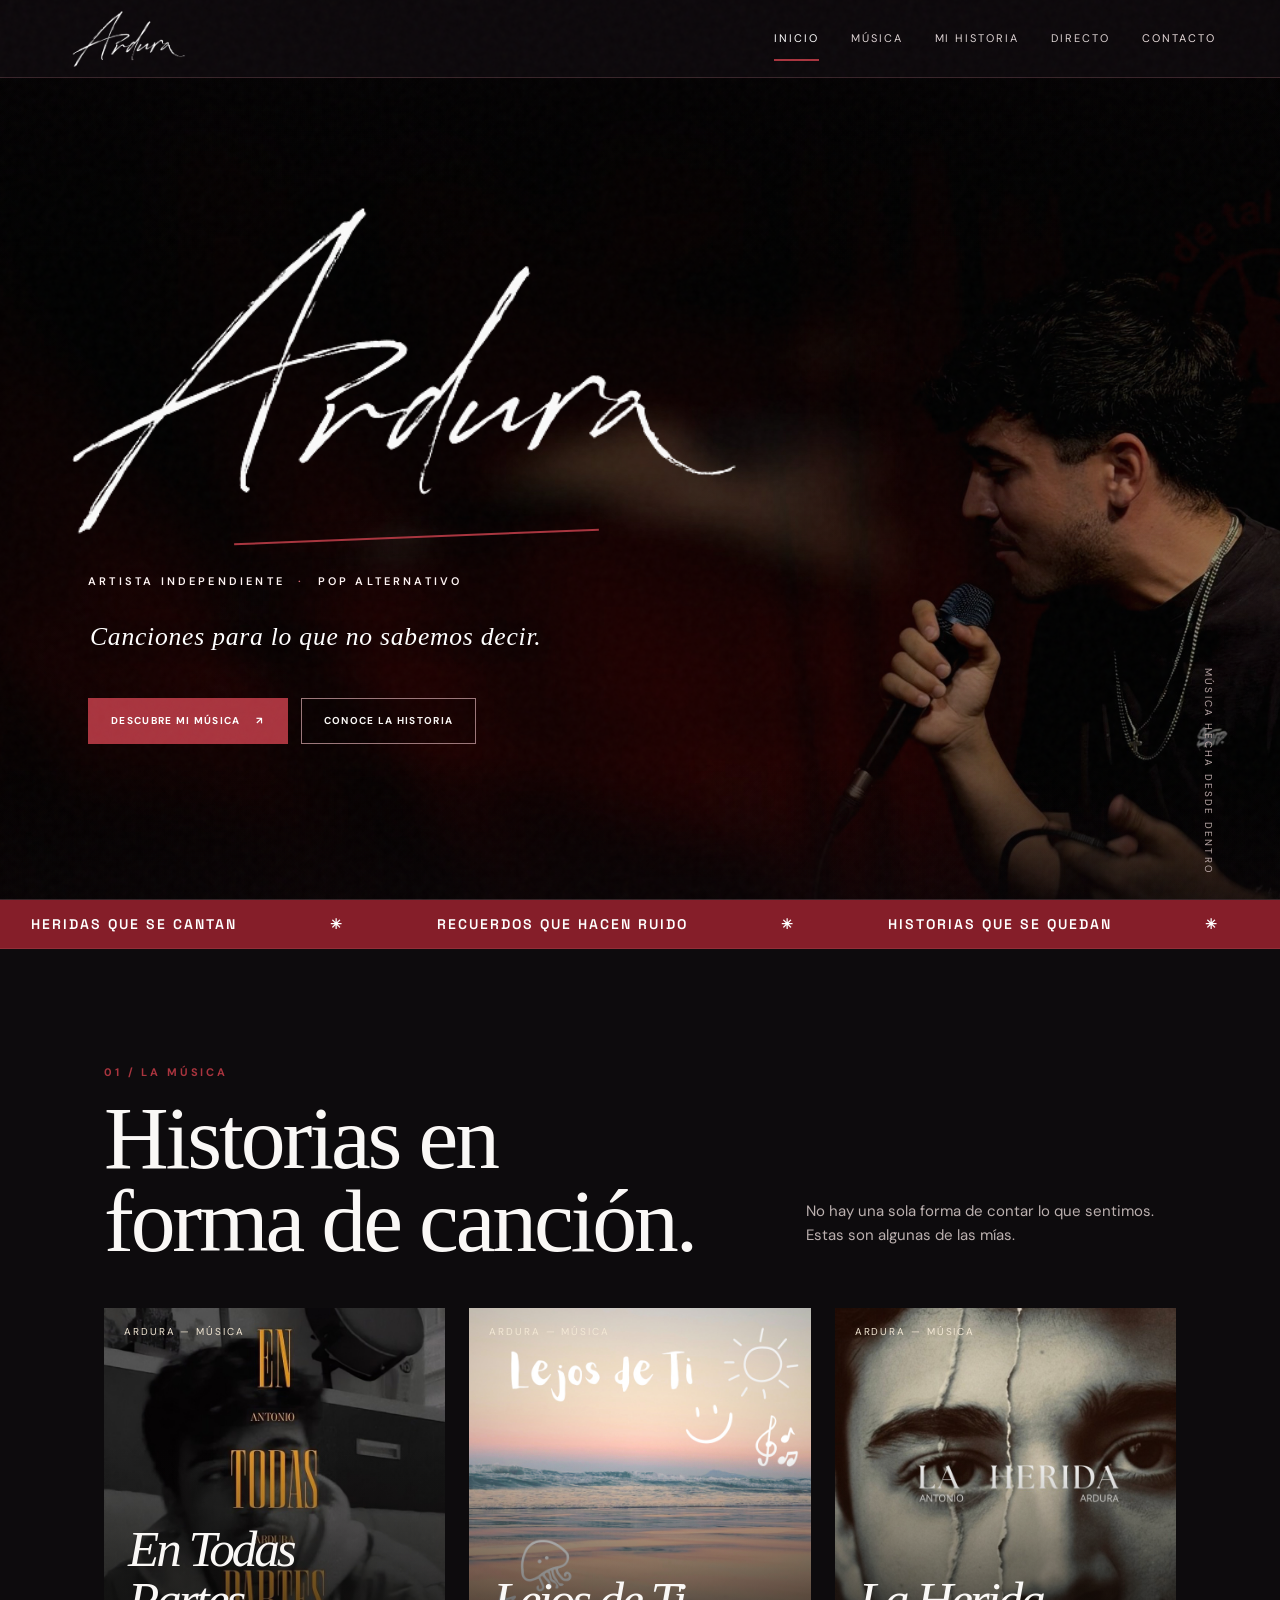
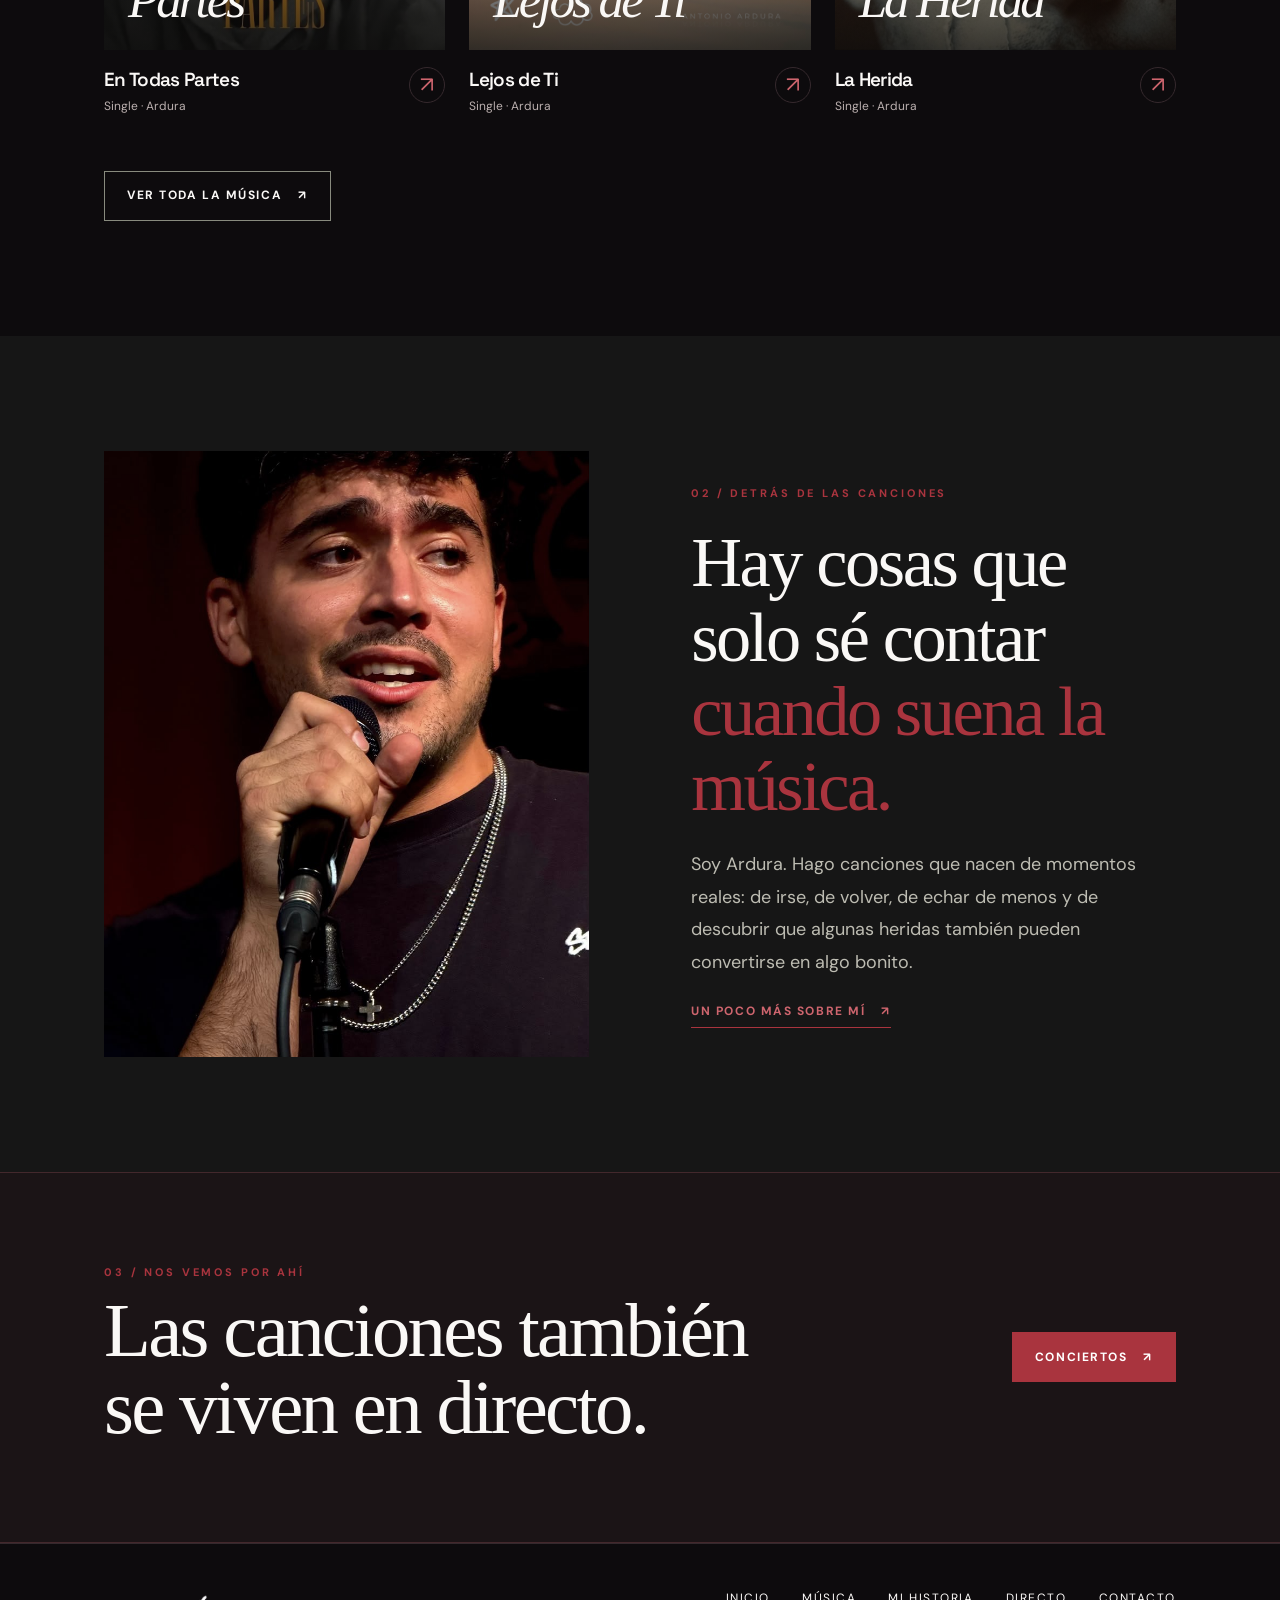
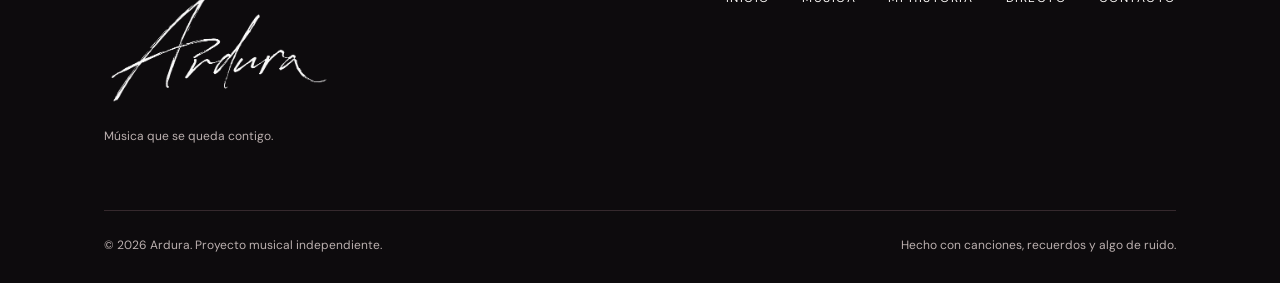
==== ardura-web-editable/index.html @ cc4740c6 "Add files via upload" ====
<!doctype html>
<html lang="es">
 <head>
  <meta charset="utf-8"/>
  <meta content="width=device-width,initial-scale=1" name="viewport"/>
  <meta content="#101010" name="theme-color"/>
  <meta content="Ardura: música independiente, canciones honestas y un universo indie, alternativo y nostálgico. Descubre sus canciones y su historia." name="description"/>
  <title>
   Ardura — Música para lo que no sabemos decir
  </title>
  <link href="assets/css/style.css" rel="stylesheet"/>
  <link href="assets/css/custom.css" rel="stylesheet"/>
  <link href="assets/img/favicon.svg" rel="icon" type="image/svg+xml"/>
 </head>
 <body data-page="home">
  <a class="skip" href="#contenido">
   Saltar al contenido
  </a>
  <header class="site-header" id="site-header">
  </header>
  <main id="contenido">
   <section class="hero">
    <div class="hero-art">
     <div class="hero-photo">
     </div>
    </div>
    <div class="container hero-inner">
     <h1 class="signature-title">
      <img alt="Ardura" src="assets/img/ardura-firma.png"/>
     </h1>
     <div aria-hidden="true" class="signature-underline">
     </div>
     <p class="hero-kicker">
      ARTISTA INDEPENDIENTE
      <span>
       ·
      </span>
      POP ALTERNATIVO
     </p>
     <p class="hero-sub">
      Canciones para lo que no sabemos decir.
     </p>
     <div class="action-row">
      <a class="btn btn-solid" href="musica.html">
       Descubre mi música
       <span aria-hidden="true">
        ↗
       </span>
      </a>
      <a class="btn btn-outline" href="historia.html">
       Conoce la historia
      </a>
     </div>
    </div>
    <div class="side-note">
     MÚSICA HECHA DESDE DENTRO
    </div>
   </section>

    <div class="ticker">
    <div class="ticker-line">

        <div class="ticker-group">
        <span>HERIDAS QUE SE CANTAN</span>
        <span>✳</span>
        <span>RECUERDOS QUE HACEN RUIDO</span>
        <span>✳</span>
        <span>HISTORIAS QUE SE QUEDAN</span>
        <span>✳</span>
        </div>

        <!-- Repetición para crear el bucle infinito -->
        <div class="ticker-group" aria-hidden="true">
        <span>HERIDAS QUE SE CANTAN</span>
        <span>✳</span>
        <span>RECUERDOS QUE HACEN RUIDO</span>
        <span>✳</span>
        <span>HISTORIAS QUE SE QUEDAN</span>
        <span>✳</span>
        </div>

    </div>
    </div>

   <section class="section">
    <div class="container">
     <div class="section-head reveal">
      <div>
       <div class="eyebrow">
        01 / La música
       </div>
       <h2>
        Historias en
        <br/>
        forma de canción.
       </h2>
      </div>
      <p>
       No hay una sola forma de contar lo que sentimos. Estas son algunas de las mías.
      </p>
     </div>
     <div class="cards" id="featured-songs">
     </div>
     <div class="action-row" style="margin-top:50px">
      <a class="btn btn-outline" href="musica.html">
       Ver toda la música
       <span aria-hidden="true">
        ↗
       </span>
      </a>
     </div>
    </div>
   </section>
   <section class="section" style="background:#161616">
    <div class="container split">
     <div class="photo-frame reveal">
      <img alt="Retrato de Ardura" onerror="this.remove()" src="assets/img/Retrato.jpeg"/>
      <small>
       Tu fotografía aquí
       <br/>
       assets/img/retrato.jpg
      </small>
     </div>
     <div class="reveal">
      <span class="eyebrow">
       02 / Detrás de las canciones
      </span>
      <p class="statement">
       Hay cosas que solo sé contar
       <em>
        cuando suena la música.
       </em>
      </p>
      <p class="body-copy">
       Soy Ardura. Hago canciones que nacen de momentos reales: de irse, de volver, de echar de menos y de descubrir que algunas heridas también pueden convertirse en algo bonito.
      </p>
      <a class="btn btn-text" href="historia.html">
       Un poco más sobre mí
       <span aria-hidden="true">
        ↗
       </span>
      </a>
     </div>
    </div>
   </section>
   <section class="callout">
    <div class="container callout-inner">
     <div>
      <span class="eyebrow">
       03 / Nos vemos por ahí
      </span>
      <h2>
       Las canciones también
       <br/>
       se viven en directo.
      </h2>
     </div>
     <a class="btn btn-solid" href="directo.html">
      Conciertos
      <span aria-hidden="true">
       ↗
      </span>
     </a>
    </div>
   </section>
  </main>
  <footer class="site-footer" id="site-footer">
  </footer>
  <script src="assets/js/config.js">
  </script>
  <script defer="" src="assets/js/main.js">
  </script>
 </body>
</html>
---- ardura-web-editable/assets/css/style.css ----
@import url('https://fonts.googleapis.com/css2?family=DM+Sans:wght@400;500;600;700&family=Space+Grotesk:wght@400;500;600;700&display=swap');
:root{--ink:#ece7dd;--muted:#a7a39b;--bg:#131714;--panel:#1d231f;--line:#3c413a;--accent:#e0a178;--yellow:#ddce9c;--radius:4px;--content:1200px}*{box-sizing:border-box}html{scroll-behavior:smooth}body{margin:0;background:var(--bg);color:var(--ink);font-family:'DM Sans',Arial,sans-serif;font-size:16px;line-height:1.6}body:before{content:"";position:fixed;inset:0;pointer-events:none;z-index:90;opacity:.12;background-image:url("data:image/svg+xml,%3Csvg viewBox='0 0 180 180' xmlns='http://www.w3.org/2000/svg'%3E%3Cfilter id='n'%3E%3CfeTurbulence type='fractalNoise' baseFrequency='.65' numOctaves='3' stitchTiles='stitch'/%3E%3C/filter%3E%3Crect width='100%25' height='100%25' filter='url(%23n)' opacity='.25'/%3E%3C/svg%3E")}a{color:inherit;text-decoration:none}button,input,textarea{font:inherit}button{cursor:pointer}img{display:block;max-width:100%}::selection{background:var(--accent);color:var(--bg)}.skip{position:absolute;top:-80px;background:#fff;color:#000;padding:8px 16px;z-index:200}.skip:focus{top:5px}.container{max-width:var(--content);margin:0 auto;padding:0 5vw}.site-header{height:85px;position:relative;z-index:60;border-bottom:1px solid var(--line);background:rgba(19,23,20,.96)}.header-inner{height:100%;display:flex;align-items:center;justify-content:space-between;gap:20px}.brand{font:700 36px/.9 'Space Grotesk',sans-serif;letter-spacing:-.095em}.brand .dot{color:var(--accent)}.nav-links{display:flex;gap:32px;align-items:center}.nav-links a{font-size:12px;text-transform:uppercase;letter-spacing:.17em;color:var(--muted);transition:color .2s}.nav-links a:hover,.nav-links a[aria-current=page]{color:var(--ink)}.nav-links .nav-cta{padding:12px 17px;border:1px solid var(--accent);color:var(--accent)}.menu-btn{display:none;background:transparent;border:1px solid var(--line);color:var(--ink);padding:9px 12px}.menu-btn span{display:block;width:20px;height:1px;background:var(--ink);margin:5px}.eyebrow{font-size:11px;letter-spacing:.26em;text-transform:uppercase;color:var(--accent);font-weight:700}.hero{position:relative;min-height:660px;display:flex;align-items:center;overflow:hidden;border-bottom:1px solid var(--line)}.hero-art{position:absolute;inset:0;overflow:hidden;background:radial-gradient(ellipse at 68% 32%,rgba(195,114,78,.28),transparent 35%),radial-gradient(ellipse at 85% 60%,rgba(119,125,98,.25),transparent 40%),linear-gradient(110deg,#131714 25%,#32362b 95%)}.hero-art:after{content:"";position:absolute;inset:0;background:linear-gradient(90deg,#131714 5%,rgba(19,23,20,.84) 41%,rgba(19,23,20,.1) 100%)}.hero-photo{position:absolute;inset:0;background:center 34%/cover no-repeat url('../img/hero.jpg');opacity:0;transition:opacity .3s}.has-hero-photo .hero-photo{opacity:.7}.hero-shape{position:absolute;width:min(43vw,530px);aspect-ratio:4/5;right:8%;top:8%;border:1px solid rgba(223,198,161,.25);border-radius:48% 48% 4% 4%;transform:rotate(8deg);background:linear-gradient(145deg,rgba(205,153,112,.25),transparent 70%);filter:blur(.2px)}.hero-shape:before{content:"";position:absolute;inset:8%;border:1px solid rgba(223,198,161,.25);border-radius:inherit}.hero-inner{position:relative;z-index:2;padding-top:110px;padding-bottom:120px;width:100%}.hero h1{font:500 clamp(70px,12vw,180px)/.86 'Space Grotesk',sans-serif;letter-spacing:-.11em;margin:20px 0 30px;max-width:900px}.hero h1 em{font-weight:400;font-style:normal;color:var(--accent)}.hero-sub{font-size:clamp(16px,2vw,21px);max-width:520px;color:#d1cec5;line-height:1.55}.action-row{display:flex;gap:13px;flex-wrap:wrap;margin-top:35px}.btn{display:inline-flex;align-items:center;justify-content:center;gap:16px;min-height:50px;padding:13px 22px;border:1px solid var(--accent);font-size:12px;letter-spacing:.13em;text-transform:uppercase;font-weight:700;transition:transform .2s,background .2s,color .2s}.btn:hover{transform:translateY(-3px)}.btn-solid{background:var(--accent);color:#171914}.btn-outline{background:transparent;color:var(--ink);border-color:#888b7e}.btn-text{border:0;border-bottom:1px solid var(--accent);padding:6px 0;min-height:auto;color:var(--accent)}.side-note{position:absolute;bottom:24px;right:5vw;z-index:3;font-size:10px;letter-spacing:.22em;text-transform:uppercase;color:#c7c4b8;writing-mode:vertical-rl}.ticker{padding:16px 0;background:var(--accent);color:#22241d;overflow:hidden;border-bottom:1px solid var(--line)}.ticker-line{white-space:nowrap;text-align:center;font:700 12px 'Space Grotesk',sans-serif;letter-spacing:.2em;text-transform:uppercase}.ticker-line span{padding:0 20px}.section{padding:115px 0}.section-tight{padding:80px 0}.section-head{display:flex;align-items:end;justify-content:space-between;gap:25px;margin-bottom:46px}.section h2,.page-head h1{font:500 clamp(42px,6.2vw,83px)/.99 'Space Grotesk',sans-serif;letter-spacing:-.075em;margin:14px 0 0}.section-head p{max-width:370px;color:var(--muted);font-size:15px}.cards{display:grid;grid-template-columns:repeat(3,minmax(0,1fr));gap:24px}.music-card{min-width:0}.cover{position:relative;aspect-ratio:1/1;overflow:hidden;background:#49453b;display:flex;align-items:flex-end;padding:24px;isolation:isolate}.cover:before{content:"";position:absolute;inset:-15%;z-index:-2;background:radial-gradient(circle at 30% 20%,var(--cover-c1),transparent 43%),radial-gradient(circle at 80% 70%,var(--cover-c2),transparent 50%),var(--cover-bg);transform:rotate(-13deg);transition:transform .8s}.music-card:hover .cover:before{transform:rotate(0deg) scale(1.12)}.cover:after{content:"";position:absolute;inset:0;z-index:-1;background:linear-gradient(0deg,rgba(10,10,9,.75),transparent 60%)}.cover img{position:absolute;inset:0;width:100%;height:100%;object-fit:cover;z-index:-1}.cover-title{font:600 clamp(27px,3vw,43px)/.95 'Space Grotesk',sans-serif;letter-spacing:-.06em;max-width:95%;text-wrap:balance}.cover-watermark{position:absolute;top:16px;left:20px;font-size:10px;letter-spacing:.19em;text-transform:uppercase;color:#f3e8d5}.card-info{padding:17px 0 0;display:flex;align-items:flex-start;justify-content:space-between;gap:12px}.card-info h3{margin:0;font:600 19px 'Space Grotesk',sans-serif;letter-spacing:-.035em}.card-info p{font-size:12px;color:var(--muted);margin:5px 0}.arrow-link{width:36px;height:36px;display:inline-flex;align-items:center;justify-content:center;border:1px solid var(--line);border-radius:50%;color:var(--accent);font-size:22px}.arrow-link:hover{background:var(--accent);color:var(--bg)}.quiet-label{color:var(--muted);font-size:12px}.split{display:grid;grid-template-columns:1fr 1fr;gap:8vw;align-items:center}.photo-frame{aspect-ratio:4/5;position:relative;background:linear-gradient(150deg,#6d6156,#343b37 55%,#1c2726);overflow:hidden;display:flex;align-items:center;justify-content:center;color:#d5ccbe}.photo-frame:before{content:"";position:absolute;inset:8%;border:1px solid rgba(255,255,255,.25)}.photo-frame img{width:100%;height:100%;object-fit:cover;position:absolute;inset:0}.photo-frame small{max-width:210px;text-align:center;letter-spacing:.14em;text-transform:uppercase;line-height:2;z-index:1}.photo-frame:has(img) small{display:none}.body-copy{font-size:18px;line-height:1.8;color:#bdbcb2}.statement{font:500 clamp(30px,4vw,56px)/1.17 'Space Grotesk',sans-serif;letter-spacing:-.055em;margin:20px 0 25px}.statement em{color:var(--accent);font-style:normal}.callout{background:#242c26;border-top:1px solid #55574a;border-bottom:1px solid #55574a;padding:85px 0}.callout-inner{display:flex;justify-content:space-between;gap:50px;align-items:center}.callout h2{font:500 clamp(32px,5vw,68px)/1 'Space Grotesk',sans-serif;letter-spacing:-.065em;margin:10px 0}.site-footer{border-top:1px solid var(--line);padding:45px 0 27px}.footer-top{display:flex;justify-content:space-between;align-items:start;gap:40px;padding-bottom:52px}.footer-top .brand{font-size:65px}.footer-links{display:flex;gap:32px;flex-wrap:wrap;font-size:12px;text-transform:uppercase;letter-spacing:.13em}.footer-links a:hover{color:var(--accent)}.footer-bottom{border-top:1px solid var(--line);padding-top:25px;display:flex;justify-content:space-between;gap:15px;color:var(--muted);font-size:12px}.page-head{padding:110px 0 65px;border-bottom:1px solid var(--line);position:relative;overflow:hidden}.page-head:after{content:'a';position:absolute;right:5vw;bottom:-180px;font:600 500px 'Space Grotesk',sans-serif;letter-spacing:-.12em;color:rgba(224,161,120,.035);pointer-events:none}.page-head .lead{font-size:18px;color:var(--muted);max-width:670px;margin:25px 0 0}.music-toolbar{display:flex;justify-content:space-between;align-items:center;gap:20px;margin-bottom:35px;border-bottom:1px solid var(--line);padding-bottom:20px}.filter-list{display:flex;flex-wrap:wrap;gap:8px}.filter-btn{padding:9px 15px;border:1px solid var(--line);background:transparent;color:var(--muted);font-size:12px;text-transform:uppercase;letter-spacing:.1em}.filter-btn.active,.filter-btn:hover{background:var(--ink);color:var(--bg)}.story-lines{border-left:1px solid var(--accent);padding-left:35px;margin:45px 0}.story-lines p{font-size:20px;color:#b8b5a9}.event-empty{padding:60px 30px;text-align:center;border:1px solid var(--line);background:linear-gradient(130deg,#1a211d,#222820)}.event-empty .huge{font:500 clamp(32px,5vw,70px)/1 'Space Grotesk';letter-spacing:-.06em}.event-empty p{max-width:480px;margin:20px auto 28px;color:var(--muted)}.contact-grid{display:grid;grid-template-columns:1fr 1fr;gap:10vw}.contact-grid h2{font:500 44px/1.1 'Space Grotesk';letter-spacing:-.06em}.contact-list{display:grid;gap:15px;margin-top:35px}.contact-item{border-top:1px solid var(--line);padding:14px 0;display:flex;align-items:center;justify-content:space-between;gap:25px}.contact-item span{color:var(--muted);font-size:13px}.notice{border-left:2px solid var(--accent);padding:14px 20px;background:var(--panel);font-size:13px;color:#d0cabd}.social-grid{display:flex;flex-wrap:wrap;gap:12px}.social-grid a{border:1px solid var(--line);padding:12px 16px;font-size:13px}.social-grid a:hover{border-color:var(--accent);color:var(--accent)}.placeholder{color:var(--muted);font-size:13px}.reveal{opacity:0;transform:translateY(22px);transition:opacity .7s,transform .7s}.reveal.visible{opacity:1;transform:none}:focus-visible{outline:2px solid var(--accent);outline-offset:4px}@media(max-width:850px){.site-header{height:70px}.brand{font-size:31px}.menu-btn{display:block}.nav-links{display:none;position:absolute;top:70px;left:0;right:0;background:#181d19;border-bottom:1px solid var(--line);padding:25px 5vw;flex-direction:column;align-items:stretch;gap:20px}.nav-links.open{display:flex}.hero{min-height:620px}.hero-shape{right:-12%;width:80vw;opacity:.55}.hero-art:after{background:linear-gradient(90deg,#131714 0%,rgba(19,23,20,.68) 100%)}.cards{grid-template-columns:repeat(2,minmax(0,1fr))}.split{grid-template-columns:1fr;gap:45px}.split .photo-frame{max-width:620px}.callout-inner{align-items:start;flex-direction:column}.section{padding:85px 0}}@media(max-width:560px){.container{padding:0 22px}.hero h1{font-size:clamp(66px,17vw,100px)}.hero-inner{padding-top:95px;padding-bottom:100px}.hero-sub{font-size:17px}.side-note{display:none}.cards{grid-template-columns:1fr;gap:35px}.section-head{align-items:start;flex-direction:column}.section h2,.page-head h1{font-size:50px}.page-head{padding:80px 0 50px}.contact-grid{grid-template-columns:1fr}.footer-top,.footer-bottom{flex-direction:column}.footer-top .brand{font-size:55px}.music-toolbar{align-items:start;flex-direction:column}.cover-title{font-size:44px}.callout{padding:60px 0}}
.music-card[hidden]{display:none!important}


/* ARDURA / V3 — Opción B: firma emocional, tacto analógico */
@import url('https://fonts.googleapis.com/css2?family=DM+Sans:wght@400;500;600;700&family=Cormorant+Garamond:ital,wght@0,400;0,500;1,400;1,500;1,600&display=swap');
:root{--bg:#171712;--panel:#22231c;--ink:#f1e9dc;--muted:#bbb2a3;--line:#544b42;--accent:#dcaa91;--yellow:#e6d8b0}
.site-header{height:90px;background:rgba(23,23,18,.96);border-color:rgba(241,233,220,.16)}
.header-inner{gap:30px}
.brand{display:inline-block;position:relative;font:italic 500 48px/.95 'Cormorant Garamond',Georgia,serif;letter-spacing:-.065em;text-transform:lowercase;white-space:nowrap;transform:rotate(-3deg);transition:transform .25s, color .25s}
.brand:hover{color:var(--accent);transform:rotate(0deg)}
.brand:after{content:'';position:absolute;left:10%;right:3%;bottom:-7px;height:1px;background:var(--accent);transform:rotate(-3deg);opacity:.85}
.nav-links a{font-size:11px;letter-spacing:.13em;color:#d2c9bb}
.nav-links .nav-cta{border:0;padding:0;color:#d2c9bb}
.nav-links a:hover,.nav-links a[aria-current=page]{color:#fff1e1}
.hero{min-height:710px}
.hero-art{background:radial-gradient(ellipse at 75% 45%,rgba(185,109,84,.28),transparent 36%),linear-gradient(115deg,#171712 18%,#51443b 96%)}
.hero-art:after{background:linear-gradient(90deg,#171712 8%,rgba(23,23,18,.82) 42%,rgba(23,23,18,.17) 100%)}
.hero-shape{width:min(33vw,460px);aspect-ratio:3/4;right:11%;top:11%;border:10px solid rgba(216,194,163,.24);border-radius:47% 47% 2px 2px;transform:rotate(7deg);background:radial-gradient(ellipse at 40% 30%,rgba(230,164,129,.3),transparent 70%)}
.hero-shape:before{inset:14px;border:1px solid rgba(230,208,177,.35)}
.hero-inner{padding-top:120px;padding-bottom:130px}
.hero .eyebrow{letter-spacing:.17em;font-weight:500;color:#e6c4ad}
.hero h1{position:relative;width:max-content;max-width:100%;font:italic 500 clamp(100px,16vw,228px)/.9 'Cormorant Garamond',Georgia,serif;letter-spacing:-.095em;margin:8px 0 30px;transform:rotate(-4deg);text-shadow:0 4px 16px rgba(0,0,0,.15)}
.hero h1:after{content:'';position:absolute;bottom:0;left:14%;width:83%;height:11px;border-bottom:2px solid rgba(230,180,155,.9);border-radius:50%;transform:rotate(-3deg)}
.hero-sub{max-width:490px;color:#e4d7c7;font-size:19px}
.hero .btn-solid{background:#d8a88d;color:#211a18}
.ticker{background:#ba8b74;color:#251d1b}
.section h2,.page-head h1,.statement,.callout h2{font-family:'Cormorant Garamond',Georgia,serif;letter-spacing:-.035em;font-weight:400}
.section h2{font-size:clamp(56px,7vw,100px);line-height:.93}
.page-head h1{font-size:clamp(66px,9vw,122px);font-style:italic}
.statement{font-size:clamp(40px,5.5vw,74px);line-height:1.06}
.statement em{color:var(--accent)}
.cover-title{font-family:'Cormorant Garamond',Georgia,serif;font-weight:500;font-style:italic;font-size:clamp(34px,4vw,56px);line-height:1}
.callout{background:#342b27}
.callout h2{font-size:clamp(47px,6vw,82px)}
.footer-top .brand{font-size:80px}
.page-head:after{font-family:'Cormorant Garamond',Georgia,serif;font-style:italic}
@media(max-width:850px){.site-header{height:76px}.brand{font-size:43px}.nav-links{top:76px;background:#242019}.hero{min-height:620px}.hero-shape{width:60vw;right:-13%;opacity:.6}.hero h1{font-size:clamp(93px,18vw,154px)}}
@media(max-width:560px){.brand{font-size:40px}.hero h1{font-size:clamp(90px,21vw,125px)}.hero-sub{font-size:17px}.hero-inner{padding-top:100px;padding-bottom:105px}.footer-top .brand{font-size:69px}.section h2{font-size:61px}}


/* VERSION B / ARDURA — negro, blanco y rojo vino */
:root {
  --bg:#101010; --panel:#1b1b1b; --ink:#faf8f6; --muted:#b9b6b4;
  --line:#373434; --accent:#a9343e; --yellow:#c4a1a3;
}
body {background:#101010;color:#faf8f6}
.site-header {background:rgba(16,16,16,.96);border-color:#373434}
.brand {text-transform:none;color:#faf8f6}
.brand:hover {color:#faf8f6}
.brand:after {background:#a9343e}
.nav-links a {color:#cac5c3}
.nav-links a:hover,.nav-links a[aria-current=page] {color:#fff}
.hero-art {background:radial-gradient(ellipse at 76% 43%,rgba(141,35,47,.27),transparent 39%),linear-gradient(115deg,#101010 15%,#302124 100%)}
.hero-art:after {background:linear-gradient(90deg,#101010 8%,rgba(16,16,16,.82) 42%,rgba(16,16,16,.20) 100%)}
.hero-shape {border-color:rgba(156,52,64,.26);background:radial-gradient(ellipse at 40% 30%,rgba(159,38,53,.30),transparent 70%)}
.hero-shape:before {border-color:rgba(174,74,85,.32)}
.hero .eyebrow {color:#c96a74}
.hero h1 {color:#fff;font-style:italic}
.hero h1:after {border-bottom-color:#a9343e}
.hero-sub {color:#e6e0df}
.hero .btn-solid,.btn-solid {background:#a9343e;color:#fff;border-color:#a9343e}
.hero .btn-solid:hover,.btn-solid:hover {background:#c04450}
.ticker {background:#922e38;color:#fff;border-color:#922e38}
.btn-text,.arrow-link {color:#ce656e}
.callout {background:#1b1516;border-color:#43282c}
.photo-frame {background:linear-gradient(150deg,#493b3e,#242123 55%,#171717)}
.event-empty {background:linear-gradient(130deg,#171515,#242021)}
.page-head:after {color:rgba(169,52,62,.07)}
.nav-links {background-color:transparent}
@media(max-width:850px){.nav-links {background:#1a1718}}

/* Identidad caligráfica tomada del fotograma final del vídeo de referencia proporcionado. */
.brand,.brand:hover{transform:none!important;color:#fff!important;text-decoration:none!important}
.brand:after{display:none!important}
.logo-image{display:block;width:154px;height:auto;max-height:68px;object-fit:contain;filter:none;transition:opacity .2s}
.logo-image:hover{opacity:.8}
.footer-top .logo-image{width:230px;max-height:none}
.hero h1.signature-title{margin:0 0 18px;transform:none!important;max-width:min(790px,100%);width:100%;line-height:1}
.hero h1.signature-title:after{display:none!important}
.hero h1.signature-title img{width:100%;height:auto;max-height:370px;object-fit:contain;object-position:left center;filter:drop-shadow(0 10px 15px rgba(0,0,0,.18))}
@media(max-width:850px){.logo-image{width:130px}.hero h1.signature-title{max-width:620px}}
@media(max-width:560px){.logo-image{width:112px}.footer-top .logo-image{width:200px}.hero h1.signature-title{max-width:100%;margin-bottom:25px}}
---- ardura-web-editable/assets/css/custom.css ----
/* ================================================================
   ARDURA · PERSONALIZACIÓN DE LA WEB
   Este es el archivo principal para cambiar aspecto, portada y color.
   Puedes cambiar cualquier valor y guardar. Después recarga index.html.
   ================================================================ */

:root {
  --bg: #0d0b0d;            /* Fondo negro */
  --ink: #faf8f6;           /* Letras blancas */
  --muted: #bbb0af;         /* Textos secundarios */
  --accent: #a9343e;        /* Rojo vino apagado (cámbialo aquí) */
  --line: #35292d;
  --panel: #1a1518;
  --foto-brillo: 1;         /* Ajusta 0.65, 0.85, 1.0 o 1.2 */
  --foto-opacidad: 1;       /* Ajusta de 0 a 1 */
}

body { background:#0d0b0d; }
.site-header { height:78px; background:rgba(12,9,11,.96); border-bottom:1px solid #382429; }
.site-header .header-inner { max-width:1390px; }
.nav-links a { font-size:11px; letter-spacing:.18em; color:#ded4d4; }
.nav-links a[aria-current="page"] { color:#fff; position:relative; }
.nav-links a[aria-current="page"]:after {
  content:""; position:absolute; height:2px; left:0; right:0; bottom:-14px;
  background:var(--accent);
}
.nav-links .nav-cta { border-color:#69383f; color:#e9dcdc; }
.logo-image { width:130px; max-height:62px; }

/* FOTO DEL INICIO. Sustituye assets/img/hero.jpg para cambiarla.
   La foto de referencia original se conserva en assets/img/foto-original-concierto.jpg. */
.hero {
  min-height:720px;
  min-height:max(720px, calc(100svh - 78px));
  background:#0c080a;
  border-bottom:1px solid #352327;
}
.hero-art {
  background:#0c080a;
}
.hero-photo {
  background-image:url('../img/hero.jpg');
  background-position:center center;
  background-repeat:no-repeat;
  background-size:cover;
  opacity:var(--foto-opacidad);
  filter:brightness(var(--foto-brillo));
}
.has-hero-photo .hero-photo { opacity:var(--foto-opacidad); }
.hero-art:after {
  background:linear-gradient(90deg,rgba(7,5,6,.12) 0%,rgba(7,5,6,0) 49%,rgba(7,5,6,.12) 100%),
    linear-gradient(0deg, rgba(10,5,7,.65), transparent 17%, transparent 77%, rgba(10,5,7,.32));
}
.hero-inner {
  max-width:1390px;
  padding-top:75px;
  padding-bottom:120px;
}
.hero h1.signature-title {
  max-width:min(710px, 61vw);
  margin:0 0 -2px -15px;
}
.hero h1.signature-title img {
  width:100%;
  max-height:370px;
  filter:drop-shadow(0 8px 22px rgba(0,0,0,.36));
}
.signature-underline {
  width:min(365px,40vw);
  height:2px;
  background:var(--accent);
  transform:rotate(-2.3deg);
  margin:-18px 0 35px 170px;
  box-shadow:0 0 18px rgba(169,52,62,.26);
}
.hero-kicker {
  font-family:'DM Sans',Arial,sans-serif;
  letter-spacing:.29em;
  font-weight:600;
  font-size:11px;
  color:#fff5f4;
  text-transform:uppercase;
  margin:0 0 26px 24px;
}
.hero-kicker span { color:#d26a75; padding:0 7px; }
.hero-sub {
  font-family:Georgia, 'Times New Roman',serif;
  font-size:clamp(19px,2vw,27px);
  font-style:italic;
  letter-spacing:.03em;
  color:#fff;
  margin:0 0 0 26px;
  text-shadow:0 3px 15px rgba(0,0,0,.5);
}
.hero .action-row { margin:42px 0 0 24px; }
.hero .btn { min-height:46px; font-size:10px; }
.hero .btn-outline { border-color:#9c777a; background:rgba(0,0,0,.18); }
.side-note { color:#b7a5a5; }

/* Detalles del resto de la web */
.callout,.event-empty { background:#1b1416; }

/* Banner en movimiento */
.ticker {
  width: 100%;
  max-width: 100%;
  overflow: hidden;
  background: #851e29;
  color: #ffffff;
  padding: 15px 0;
}
.ticker-line {
  display: flex;
  width: max-content;
  animation: moverTicker 28s linear infinite;
  will-change: transform;
}
.ticker-group {
  display: flex;
  flex: 0 0 auto;
  align-items: center;
  justify-content: space-around;
  gap: 30px;
  padding-right: 30px;
  min-width: 100vw;
  box-sizing: border-box;
  white-space: nowrap;
}
.ticker-group span {
  flex-shrink: 0;
  font-size: 14px;
  font-weight: 600;
  letter-spacing: 2px;
}

.photo-frame { background:#1b1416; }
.photo-frame img { filter:saturate(.83); }

/* Móvil: mantenemos la foto detrás, pero damos más contraste al logo. */
@media (max-width:850px) {
  .site-header {height:72px;}
  .hero {min-height:790px; min-height:calc(100svh - 72px);}
  .hero-photo {background-position:67% center;}
  .hero-art:after {background:linear-gradient(0deg,rgba(5,4,5,.90) 4%,rgba(5,4,5,.64) 43%,rgba(5,4,5,.30) 92%);}
  .hero-inner {padding-top:180px;padding-bottom:95px;}
  .hero h1.signature-title {max-width:min(710px,90vw); margin-left:-9px;}
  .signature-underline {margin:-12px 0 32px 14vw;width:48vw;}
  .hero-kicker,.hero-sub,.hero .action-row {margin-left:8px;}
  .nav-links a[aria-current="page"]:after {display:none;}
}
@media (max-width:560px) {
  .hero { min-height:780px; }
  .hero-photo {
    background-image:url('../img/foto-original-concierto.jpg');
    background-position:52% 22%;
    background-size:cover;
    filter:brightness(.45) saturate(.8);
  }
  .hero-art:after { background:linear-gradient(0deg,rgba(5,4,5,.99),rgba(5,4,5,.72) 30%,rgba(5,4,5,.35) 80%,rgba(5,4,5,.30)); }
  .hero-inner {padding-top:330px;padding-bottom:70px;}
  .hero h1.signature-title {max-width:100%;margin-left:-6px;}
  .signature-underline {width:46vw;margin:-6px 0 20px 11vw;}
  .hero-kicker {font-size:9px;letter-spacing:.13em;margin-bottom:22px;}
  .hero-kicker span {padding:0 2px;}
  .hero-sub {font-size:21px;line-height:1.4;}
  .hero .action-row {margin-top:30px;gap:10px;}
  .hero .btn {width:100%;max-width:310px;}
  .side-note {display:none;}
}
@media (prefers-reduced-motion:reduce) {
  *,*::before,*::after {scroll-behavior:auto!important;transition-duration:0.01ms!important;animation-duration:0.01ms!important;}
}
/* Movimiento continuo */
@keyframes moverTicker {
  from {
    transform: translateX(0);
  }
  to {
    transform: translateX(-50%);
  }
}

/* Adaptación para móviles */
@media (max-width: 768px) {
  .ticker {
    padding: 12px 0;
  }

  .ticker-group {
    gap: 20px;
    padding-right: 20px;
  }

  .ticker-group span {
    font-size: 11px;
    letter-spacing: 1.5px;
  }
}

/* Accesibilidad */
@media (prefers-reduced-motion: reduce) {
  .ticker-line {
    animation: none;
  }
}
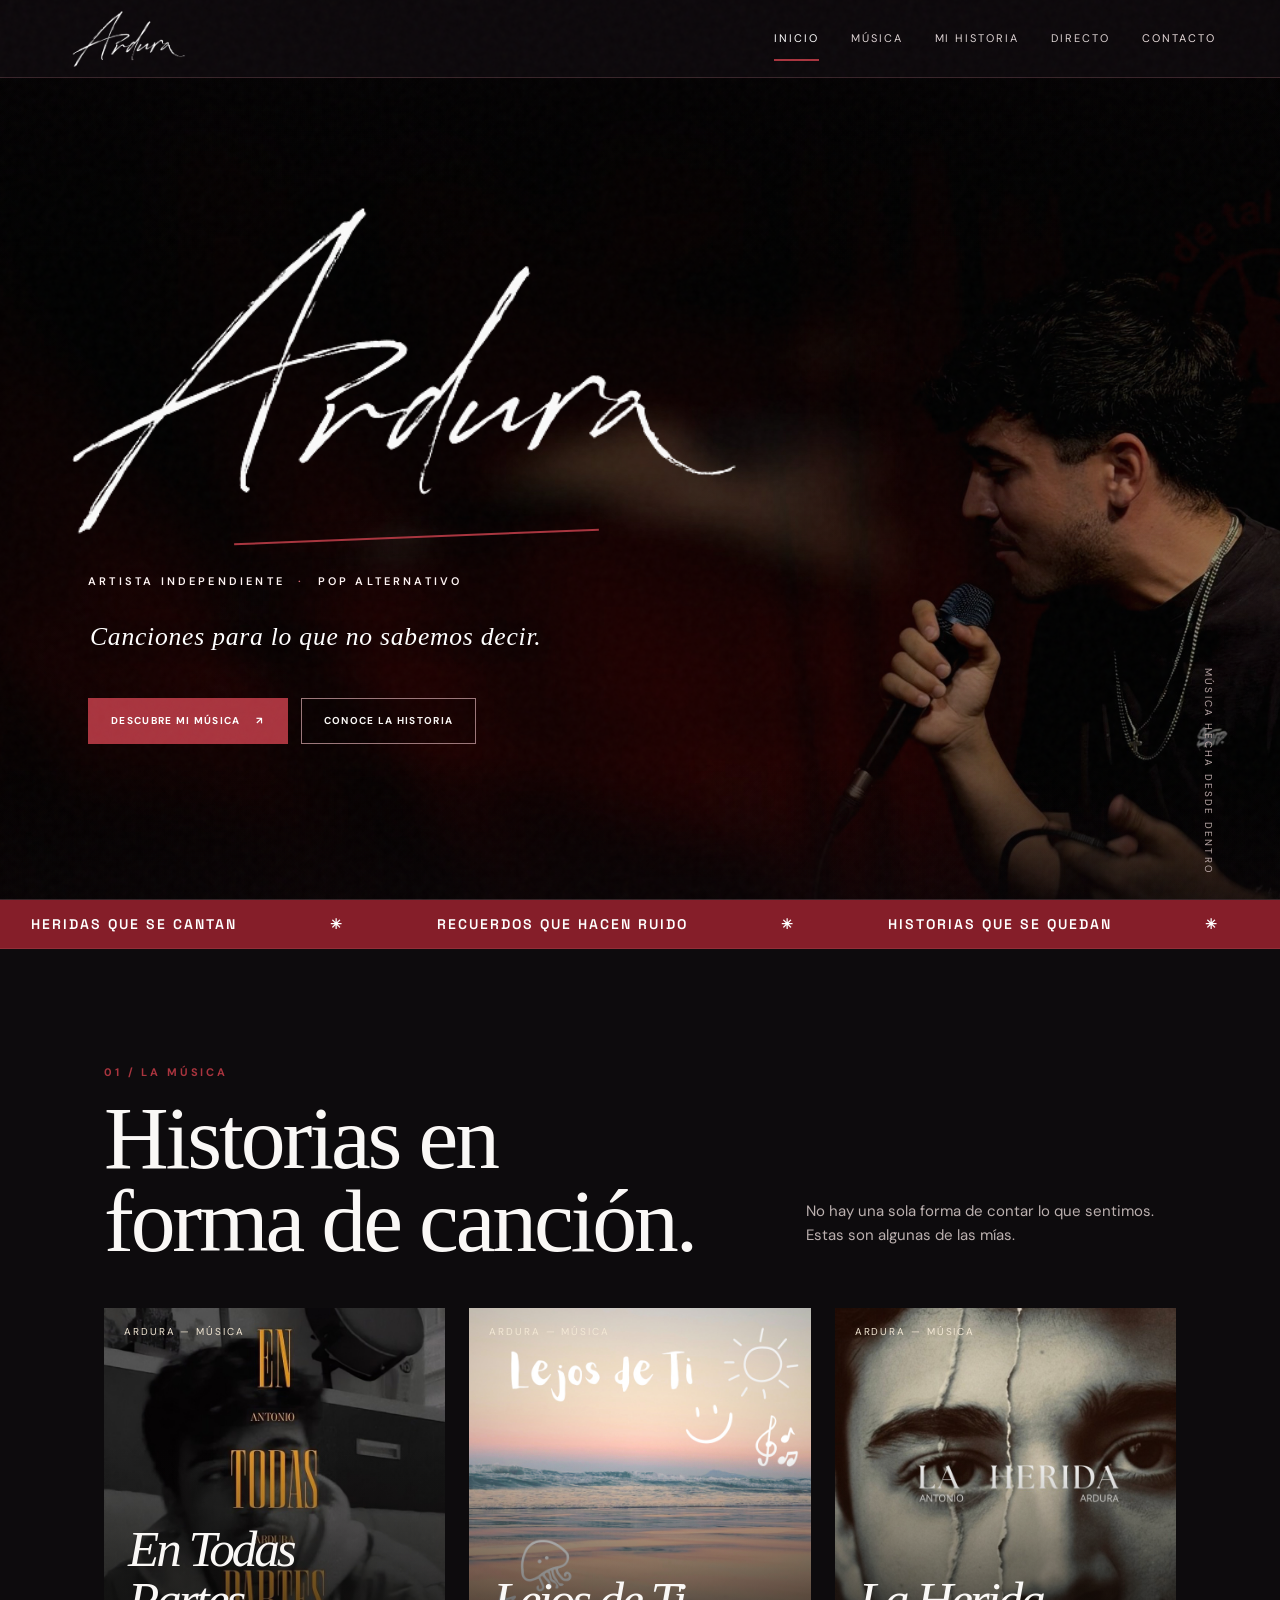
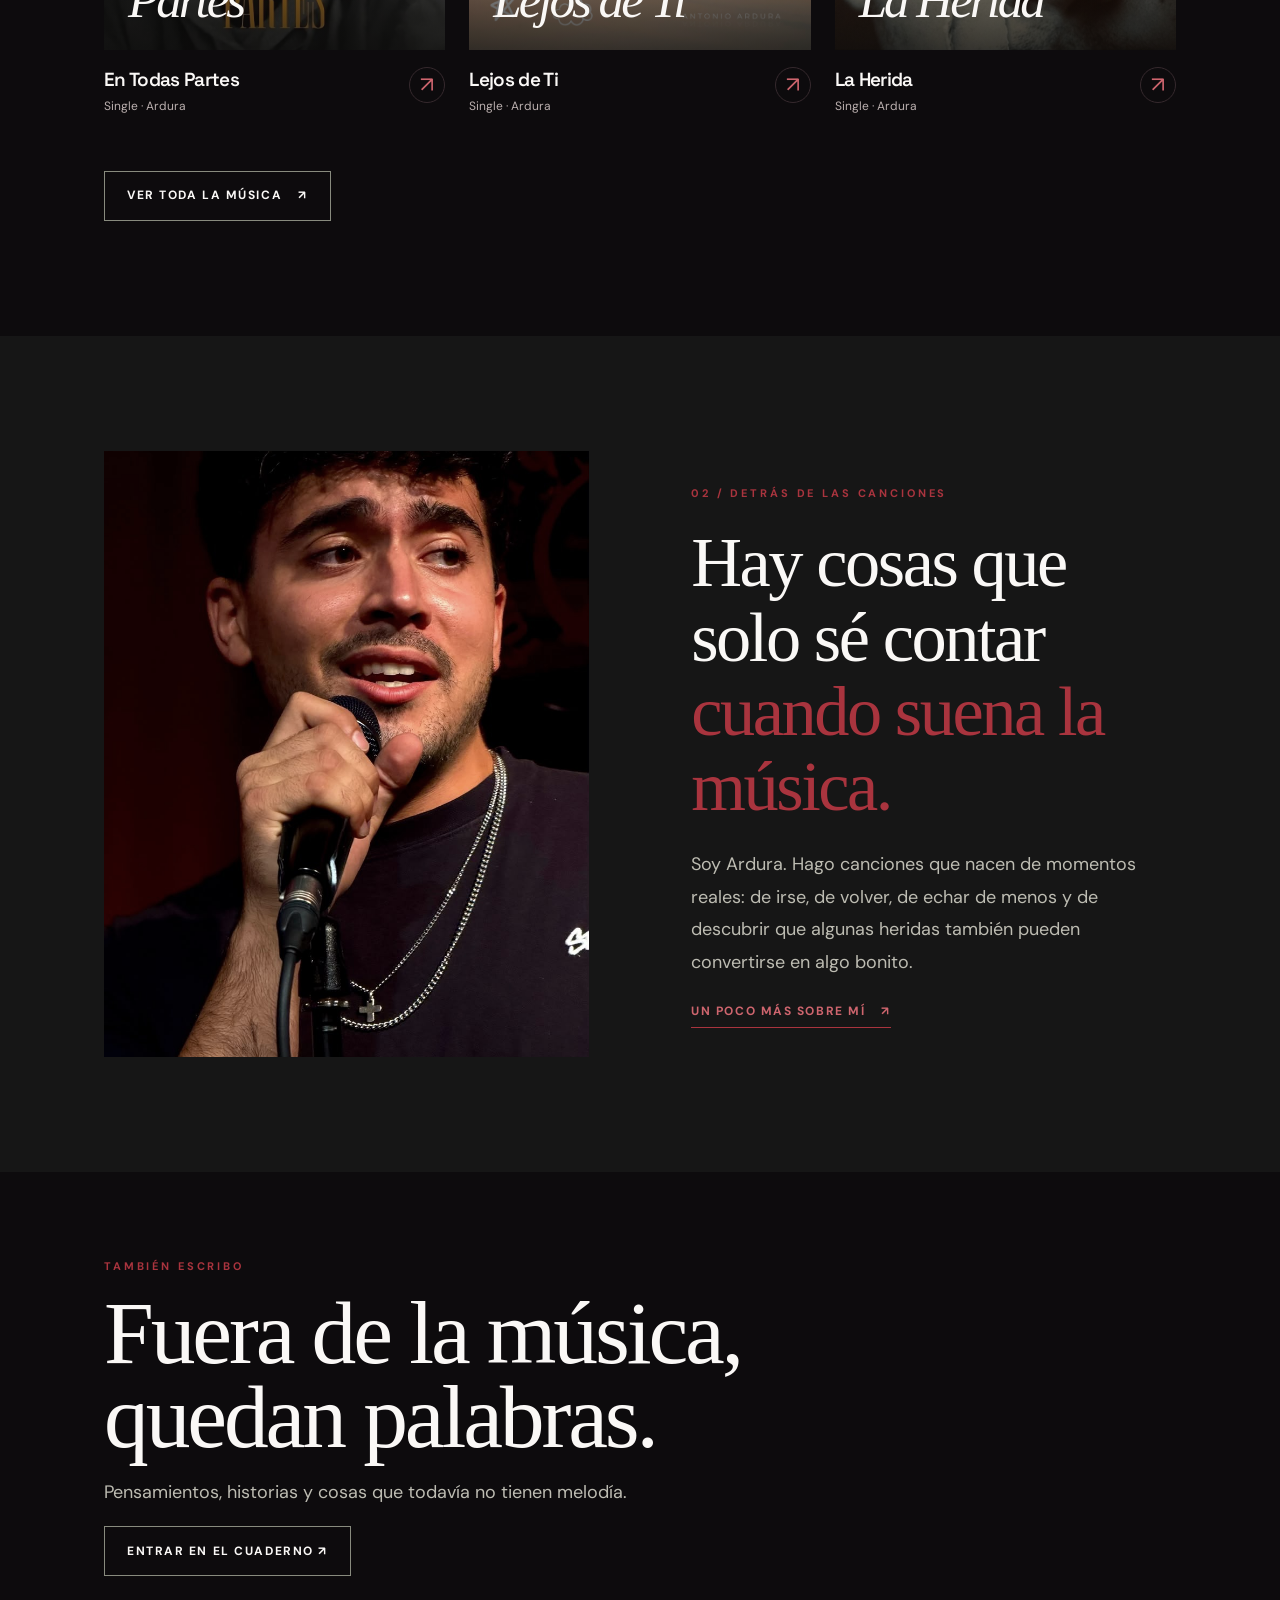
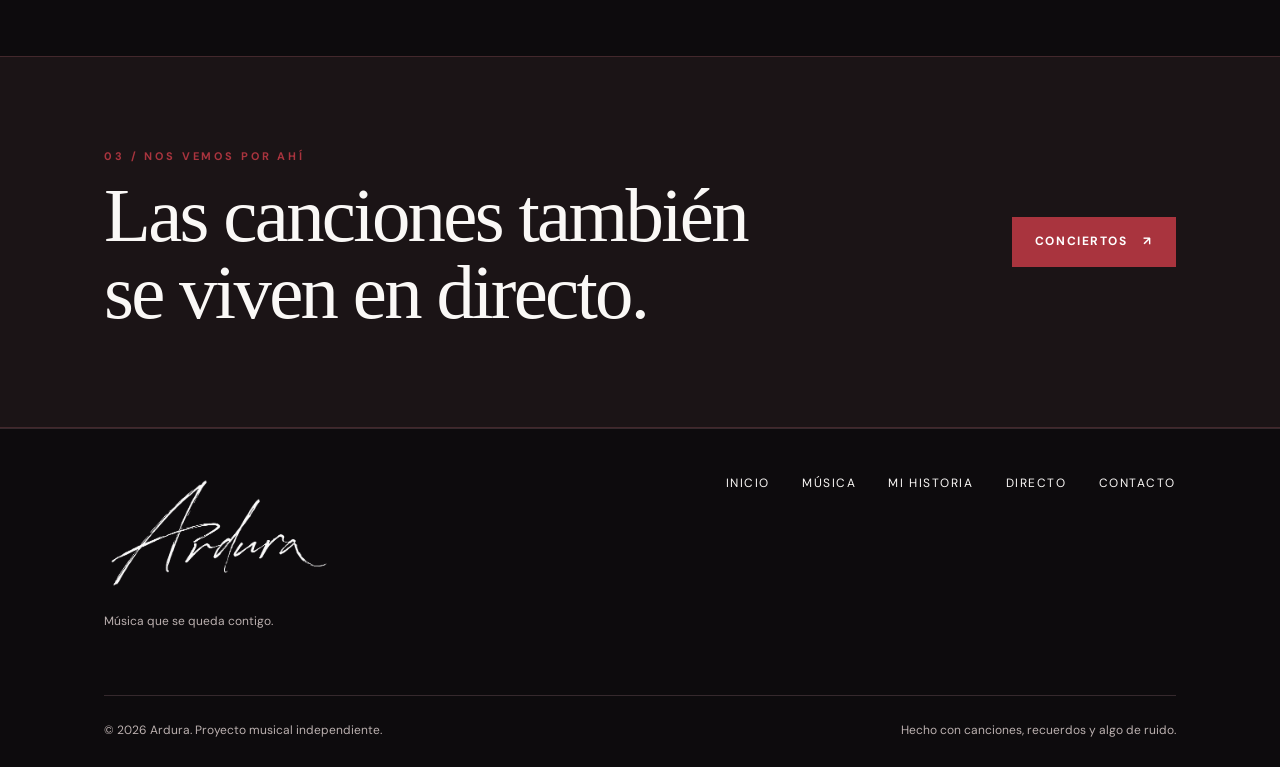
==== commit a8bb4921: "Add journal teaser section to index.html Added a new section for personal writings and thoughts." ====
--- a/ardura-web-editable/index.html
+++ b/ardura-web-editable/index.html
@@ -142,6 +142,24 @@
       </a>
      </div>
     </div>
+   </section>   
+   <section class="section section-tight journal-teaser">
+     <div class="container">
+       <div>
+         <span class="eyebrow">También escribo</span>
+         <h2>
+           Fuera de la música,<br>
+           quedan palabras.
+         </h2>
+         <p class="body-copy">
+           Pensamientos, historias y cosas
+           que todavía no tienen melodía.
+         </p>
+       </div>
+       <a class="btn btn-outline" href="cuaderno.html">
+         Entrar en el cuaderno ↗
+       </a>
+     </div>
    </section>
    <section class="callout">
     <div class="container callout-inner">
